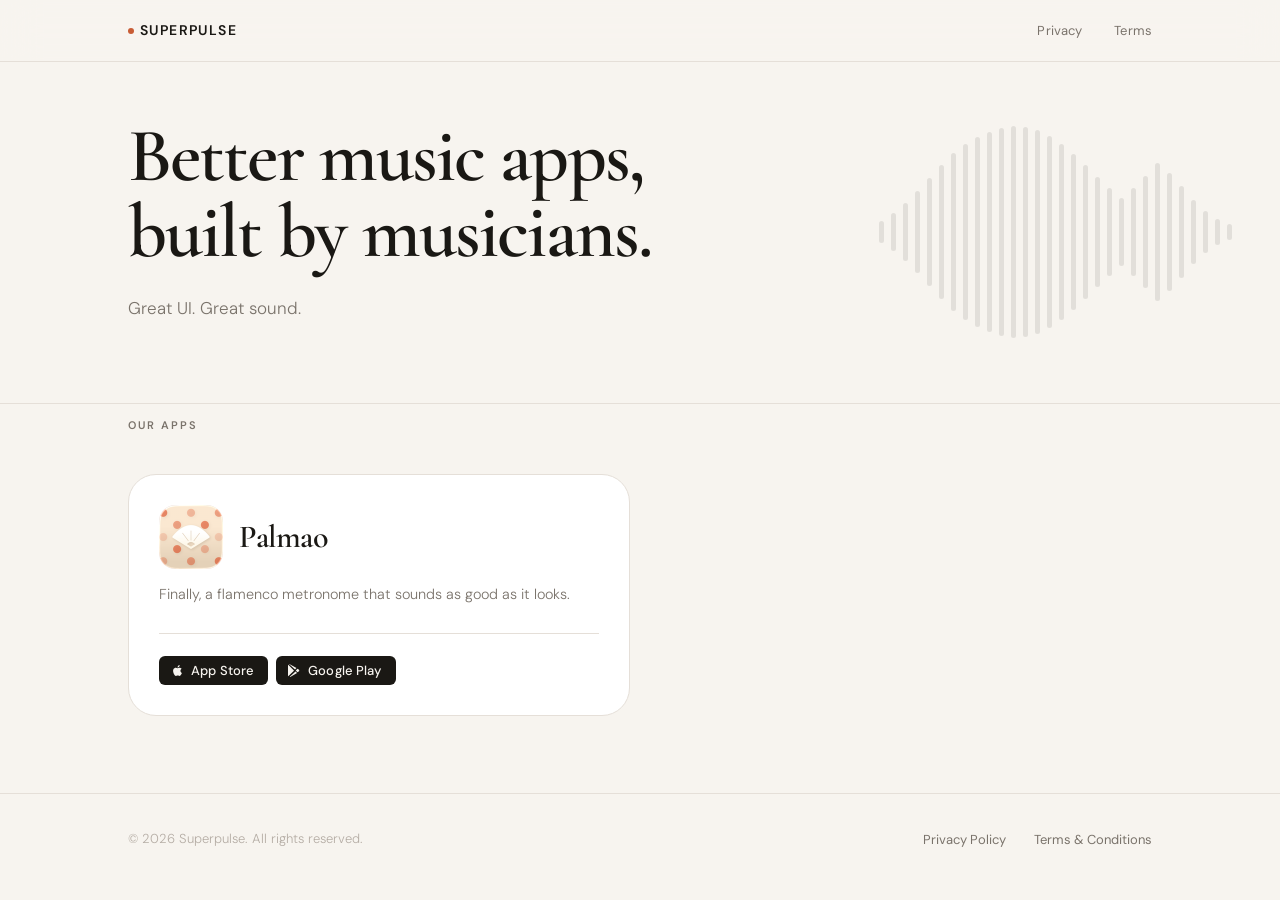
==== index.html @ 7ed1ac21 "website 1st minimal version" ====
<!DOCTYPE html>
<html lang="en">
<head>
  <meta charset="UTF-8" />
  <meta name="viewport" content="width=device-width, initial-scale=1.0" />
  <title>Superpulse — Music Utility Apps</title>
  <meta name="description" content="Better music apps, made by someone who plays. Great UI. Great sound." />

  <!-- Favicon -->
  <link rel="icon" href="data:image/svg+xml,<svg xmlns='http://www.w3.org/2000/svg' viewBox='0 0 32 32'><rect width='32' height='32' rx='8' fill='%23C85C35'/><rect x='8' y='14' width='4' height='12' rx='2' fill='white'/><rect x='14' y='8' width='4' height='18' rx='2' fill='white'/><rect x='20' y='17' width='4' height='9' rx='2' fill='white'/></svg>" />

  <link rel="stylesheet" href="/assets/css/style.css" />
</head>
<body>

  <!-- ── Navigation ── -->
  <nav class="nav">
    <div class="container nav__inner">
      <a href="/" class="nav__logo">
        <span class="nav__logo-dot"></span>
        Superpulse
      </a>
      <ul class="nav__links">
        <li><a href="/privacy/">Privacy</a></li>
        <li><a href="/terms/">Terms</a></li>
      </ul>
    </div>
  </nav>

  <!-- ── Hero ── -->
  <section class="hero">
    <div class="container">
      <h1 class="hero__title anim anim-d1">
        Better music apps,<br>built by musicians.
      </h1>
      <p class="hero__sub anim anim-d2">
        Great UI. Great sound.
      </p>
    </div>

    <!-- Waveform decoration -->
    <div class="hero__deco" aria-hidden="true">
      <div class="waveform">
        <div class="waveform__bar" style="height:22px;  --dur:2.1s; --delay:0.00s; --scale:0.3;"></div>
        <div class="waveform__bar" style="height:38px;  --dur:1.9s; --delay:0.07s; --scale:0.25;"></div>
        <div class="waveform__bar" style="height:58px;  --dur:2.4s; --delay:0.14s; --scale:0.4;"></div>
        <div class="waveform__bar" style="height:82px;  --dur:1.7s; --delay:0.21s; --scale:0.3;"></div>
        <div class="waveform__bar" style="height:108px; --dur:2.2s; --delay:0.05s; --scale:0.35;"></div>
        <div class="waveform__bar" style="height:134px; --dur:1.8s; --delay:0.18s; --scale:0.2;"></div>
        <div class="waveform__bar" style="height:158px; --dur:2.5s; --delay:0.09s; --scale:0.45;"></div>
        <div class="waveform__bar" style="height:176px; --dur:1.6s; --delay:0.24s; --scale:0.3;"></div>
        <div class="waveform__bar" style="height:190px; --dur:2.0s; --delay:0.03s; --scale:0.25;"></div>
        <div class="waveform__bar" style="height:200px; --dur:2.3s; --delay:0.16s; --scale:0.4;"></div>
        <div class="waveform__bar" style="height:208px; --dur:1.7s; --delay:0.08s; --scale:0.2;"></div>
        <div class="waveform__bar" style="height:212px; --dur:2.6s; --delay:0.20s; --scale:0.35;"></div>
        <div class="waveform__bar" style="height:210px; --dur:1.9s; --delay:0.12s; --scale:0.3;"></div>
        <div class="waveform__bar" style="height:204px; --dur:2.1s; --delay:0.06s; --scale:0.4;"></div>
        <div class="waveform__bar" style="height:192px; --dur:1.8s; --delay:0.22s; --scale:0.25;"></div>
        <div class="waveform__bar" style="height:176px; --dur:2.4s; --delay:0.15s; --scale:0.3;"></div>
        <div class="waveform__bar" style="height:156px; --dur:1.6s; --delay:0.04s; --scale:0.45;"></div>
        <div class="waveform__bar" style="height:134px; --dur:2.2s; --delay:0.19s; --scale:0.2;"></div>
        <div class="waveform__bar" style="height:110px; --dur:1.9s; --delay:0.11s; --scale:0.35;"></div>
        <div class="waveform__bar" style="height:88px;  --dur:2.5s; --delay:0.25s; --scale:0.3;"></div>
        <div class="waveform__bar" style="height:68px;  --dur:1.7s; --delay:0.02s; --scale:0.4;"></div>
        <div class="waveform__bar" style="height:88px;  --dur:2.0s; --delay:0.17s; --scale:0.25;"></div>
        <div class="waveform__bar" style="height:112px; --dur:2.3s; --delay:0.10s; --scale:0.35;"></div>
        <div class="waveform__bar" style="height:138px; --dur:1.8s; --delay:0.23s; --scale:0.3;"></div>
        <div class="waveform__bar" style="height:118px; --dur:2.1s; --delay:0.13s; --scale:0.4;"></div>
        <div class="waveform__bar" style="height:92px;  --dur:1.6s; --delay:0.07s; --scale:0.2;"></div>
        <div class="waveform__bar" style="height:64px;  --dur:2.4s; --delay:0.21s; --scale:0.45;"></div>
        <div class="waveform__bar" style="height:42px;  --dur:1.9s; --delay:0.16s; --scale:0.3;"></div>
        <div class="waveform__bar" style="height:26px;  --dur:2.2s; --delay:0.08s; --scale:0.35;"></div>
        <div class="waveform__bar" style="height:16px;  --dur:1.7s; --delay:0.24s; --scale:0.25;"></div>
      </div>
    </div>
  </section>

  <!-- ── Apps ── -->
  <section class="apps">
    <div class="container">
      <div class="apps__header anim anim-d3">
        <span class="section__label">Our apps</span>
      </div>

      <div class="apps__grid">

        <!-- Palmao -->
        <article class="app-card anim anim-d4">
          <div class="app-card__title-row">
            <div class="app-card__icon">
              <img src="/assets/images/palmao-icon.png" alt="Palmao app icon" width="64" height="64" />
            </div>
            <h2 class="app-card__name">Palmao</h2>
          </div>
          <p class="app-card__desc">
            Finally, a flamenco metronome that sounds as good as it looks.
          </p>

          <div class="app-card__actions">
            <!-- App Store -->
            <a href="#" class="store-btn" aria-label="Download Palmao on the App Store">
              <svg viewBox="0 0 24 24" fill="currentColor" aria-hidden="true">
                <path d="M18.71 19.5c-.83 1.24-1.71 2.45-3.05 2.47-1.34.03-1.77-.79-3.29-.79-1.53 0-2 .77-3.27.82-1.31.05-2.3-1.32-3.14-2.53C4.25 17 2.94 12.45 4.7 9.39c.87-1.52 2.43-2.48 4.12-2.51 1.28-.02 2.5.87 3.29.87.78 0 2.26-1.07 3.8-.91.65.03 2.47.26 3.64 1.98-.09.06-2.17 1.28-2.15 3.81.03 3.02 2.65 4.03 2.68 4.04-.03.07-.42 1.44-1.38 2.83M13 3.5c.73-.83 1.94-1.46 2.94-1.5.13 1.17-.34 2.35-1.04 3.19-.69.85-1.83 1.51-2.95 1.42-.15-1.15.41-2.35 1.05-3.11z"/>
              </svg>
              App Store
            </a>

            <!-- Google Play -->
            <a href="#" class="store-btn" aria-label="Download Palmao on Google Play">
              <svg viewBox="0 0 24 24" fill="currentColor" aria-hidden="true">
                <path d="M3.18 23.76c.3.17.66.19.99.05l12.5-7.21-2.74-2.74-10.75 9.9zm17.2-13.21l-2.91-1.68-3.08 3.08 3.08 3.08 2.93-1.69c.84-.48.84-1.27-.02-1.79zM.35 1.31C.13 1.67 0 2.12 0 2.64v18.72c0 .52.13.97.35 1.33l.07.07 10.49-10.49v-.25L.42 1.24l-.07.07zm2.83-1.07l12.5 7.21-2.74 2.74L2.19.29c.33-.14.69-.12.99.05z"/>
              </svg>
              Google Play
            </a>
          </div>
        </article>

      </div>
    </div>
  </section>

  <!-- ── Footer ── -->
  <footer class="footer">
    <div class="container footer__inner">
      <p class="footer__copy">© 2026 Superpulse. All rights reserved.</p>
      <ul class="footer__links">
        <li><a href="/privacy/">Privacy Policy</a></li>
        <li><a href="/terms/">Terms &amp; Conditions</a></li>
      </ul>
    </div>
  </footer>

</body>
</html>
---- assets/css/style.css ----
/* ==========================================================
   SUPERPULSE — Global Stylesheet
   ========================================================== */

@import url('https://fonts.googleapis.com/css2?family=Cormorant+Garamond:ital,wght@0,400;0,500;0,600;0,700;1,400;1,500;1,600&family=DM+Sans:ital,opsz,wght@0,9..40,300;0,9..40,400;0,9..40,500;0,9..40,600;1,9..40,300;1,9..40,400&display=swap');

/* ── Reset ─────────────────────────────────────────────── */

*, *::before, *::after {
  box-sizing: border-box;
  margin: 0;
  padding: 0;
}

html { scroll-behavior: smooth; }
img, svg { display: block; }
a { color: inherit; text-decoration: none; }
ul { list-style: none; }
button { cursor: pointer; border: none; background: none; font: inherit; }

/* ── Design Tokens ─────────────────────────────────────── */

:root {
  --bg:           #F7F4EF;
  --bg-card:      #FFFFFF;
  --bg-subtle:    #EDE9E2;
  --text:         #1A1814;
  --text-muted:   #7A736B;
  --text-faint:   #B5ADA5;
  --accent:       #C85C35;
  --accent-dim:   #F3E8E2;
  --border:       #E5DFD8;
  --border-dark:  #CEC7BF;

  --font-display: 'Cormorant Garamond', Georgia, 'Times New Roman', serif;
  --font-body:    'DM Sans', system-ui, -apple-system, sans-serif;

  --r-sm:  6px;
  --r-md:  14px;
  --r-lg:  22px;
  --r-xl:  28px;

  --max-w:   1120px;
  --nav-h:   62px;

  --ease-expo:   cubic-bezier(0.16, 1, 0.3, 1);
  --ease-spring: cubic-bezier(0.34, 1.56, 0.64, 1);
}

/* ── Base ──────────────────────────────────────────────── */

body {
  font-family: var(--font-body);
  background: var(--bg);
  color: var(--text);
  font-size: 1rem;
  line-height: 1.65;
  -webkit-font-smoothing: antialiased;
  -moz-osx-font-smoothing: grayscale;
}

/* ── Layout ────────────────────────────────────────────── */

.container {
  max-width: var(--max-w);
  margin-inline: auto;
  padding-inline: clamp(1.25rem, 5vw, 3rem);
}

/* ── Animations ────────────────────────────────────────── */

@keyframes fadeUp {
  from { opacity: 0; transform: translateY(20px); }
  to   { opacity: 1; transform: translateY(0); }
}

@keyframes fadeIn {
  from { opacity: 0; }
  to   { opacity: 1; }
}

@keyframes pulse {
  0%, 100% { transform: scaleY(1); }
  50%       { transform: scaleY(var(--scale, 0.35)); }
}

.anim {
  opacity: 0;
  animation: fadeUp 0.85s var(--ease-expo) forwards;
}

.anim-d1  { animation-delay: 0.08s; }
.anim-d2  { animation-delay: 0.18s; }
.anim-d3  { animation-delay: 0.30s; }
.anim-d4  { animation-delay: 0.44s; }
.anim-d5  { animation-delay: 0.58s; }
.anim-d6  { animation-delay: 0.72s; }

/* ── Navigation ────────────────────────────────────────── */

.nav {
  position: sticky;
  top: 0;
  z-index: 100;
  height: var(--nav-h);
  background: rgba(247, 244, 239, 0.88);
  backdrop-filter: blur(18px);
  -webkit-backdrop-filter: blur(18px);
  border-bottom: 1px solid var(--border);
}

.nav__inner {
  display: flex;
  align-items: center;
  justify-content: space-between;
  height: 100%;
}

.nav__logo {
  font-family: var(--font-body);
  font-size: 0.875rem;
  font-weight: 600;
  letter-spacing: 0.1em;
  text-transform: uppercase;
  color: var(--text);
  display: flex;
  align-items: center;
  gap: 0.375rem;
}

.nav__logo-dot {
  width: 6px;
  height: 6px;
  border-radius: 50%;
  background: var(--accent);
  flex-shrink: 0;
}

.nav__links {
  display: flex;
  gap: 2rem;
  align-items: center;
}

.nav__links a {
  font-size: 0.8125rem;
  font-weight: 400;
  color: var(--text-muted);
  letter-spacing: 0.01em;
  transition: color 0.2s ease;
}

.nav__links a:hover {
  color: var(--text);
}

/* ── Hero ──────────────────────────────────────────────── */

.hero {
  padding-top: clamp(2.5rem, 5vw, 3.5rem);
  padding-bottom: clamp(3rem, 7vw, 5rem);
  position: relative;
  overflow: hidden;
}

.hero__title {
  font-family: var(--font-display);
  font-size: clamp(2.75rem, 6vw, 4.75rem);
  font-weight: 600;
  line-height: 1.0;
  letter-spacing: -0.025em;
  max-width: 22ch;
  margin-bottom: 1.5rem;
  color: var(--text);
}

.hero__title em {
  font-style: italic;
  color: var(--accent);
}

.hero__sub {
  font-size: clamp(0.9375rem, 2vw, 1.0625rem);
  color: var(--text-muted);
  max-width: 46ch;
  line-height: 1.7;
  font-weight: 300;
}

/* Waveform decoration */
.hero__deco {
  position: absolute;
  right: 0;
  top: 0;
  bottom: 0;
  width: min(640px, 52vw);
  display: flex;
  align-items: center;
  justify-content: flex-end;
  padding-right: clamp(1.25rem, 5vw, 3rem);
  pointer-events: none;
}

.waveform {
  display: flex;
  align-items: center;
  gap: 7px;
  height: 220px;
  opacity: 0.09;
}

.waveform__bar {
  width: 5px;
  border-radius: 99px;
  background: var(--text);
  flex-shrink: 0;
  transform-origin: center;
  animation: pulse var(--dur, 1.8s) ease-in-out infinite;
  animation-delay: var(--delay, 0s);
}

/* ── Apps Section ──────────────────────────────────────── */

.apps {
  border-top: 1px solid var(--border);
  padding-top: 0.75rem;
  padding-bottom: clamp(3rem, 6vw, 5rem);
}

.apps__header {
  display: flex;
  align-items: baseline;
  gap: 0.875rem;
  margin-bottom: 2.5rem;
}

.section__label {
  font-size: 0.6875rem;
  font-weight: 600;
  letter-spacing: 0.18em;
  text-transform: uppercase;
  color: var(--text-muted);
}

.section__tally {
  font-family: var(--font-display);
  font-size: 0.9375rem;
  color: var(--text-faint);
  font-style: italic;
}

.apps__grid {
  display: grid;
  grid-template-columns: repeat(auto-fill, minmax(min(100%, 360px), 1fr));
  gap: 1.25rem;
}

/* ── App Card ──────────────────────────────────────────── */

.app-card {
  background: var(--bg-card);
  border: 1px solid var(--border);
  border-radius: var(--r-xl);
  padding: 1.875rem;
  display: flex;
  flex-direction: column;
  transition:
    box-shadow 0.35s var(--ease-expo),
    transform  0.35s var(--ease-expo),
    border-color 0.2s ease;
}

.app-card:hover {
  box-shadow: 0 16px 48px rgba(26, 24, 20, 0.08);
  transform: translateY(-4px);
  border-color: var(--border-dark);
}

.app-card__title-row {
  display: flex;
  flex-direction: row;
  align-items: center;
  gap: 1rem;
  margin-bottom: 0.875rem;
}

.app-card__title-row .app-card__name {
  min-width: 0;
}

.app-card__icon {
  width: 64px;
  height: 64px;
  border-radius: 16px;
  overflow: hidden;
  flex-shrink: 0;
  background: var(--accent-dim);
}

.app-card__icon img {
  width: 100%;
  height: 100%;
  object-fit: cover;
  display: block;
}

.app-card__platform-badge {
  font-size: 0.625rem;
  font-weight: 600;
  letter-spacing: 0.12em;
  text-transform: uppercase;
  color: var(--text-faint);
  padding: 0.25rem 0.625rem;
  border: 1px solid var(--border);
  border-radius: 99px;
  background: var(--bg);
}

.app-card__name {
  font-family: var(--font-display);
  font-size: 2rem;
  font-weight: 600;
  letter-spacing: -0.015em;
  line-height: 1;
}

.app-card__desc {
  font-size: 0.9rem;
  color: var(--text-muted);
  line-height: 1.65;
  font-weight: 300;
  flex: 1;
  margin-bottom: 1.625rem;
}

.app-card__actions {
  display: flex;
  gap: 0.5rem;
  flex-wrap: wrap;
  padding-top: 1.375rem;
  border-top: 1px solid var(--border);
}

/* Store Buttons */
.store-btn {
  display: inline-flex;
  align-items: center;
  gap: 0.4375rem;
  padding: 0.5rem 0.875rem 0.5rem 0.75rem;
  background: var(--text);
  color: var(--bg);
  border-radius: var(--r-sm);
  font-family: var(--font-body);
  font-size: 0.8125rem;
  font-weight: 500;
  letter-spacing: 0.01em;
  line-height: 1;
  transition:
    background 0.2s ease,
    transform  0.15s var(--ease-spring);
}

.store-btn:hover {
  background: #302B26;
  transform: scale(1.03);
}

.store-btn svg {
  width: 13px;
  height: 13px;
  flex-shrink: 0;
}

/* Coming soon badge */
.coming-soon {
  display: inline-flex;
  align-items: center;
  gap: 0.375rem;
  font-size: 0.75rem;
  font-weight: 400;
  color: var(--text-faint);
  font-style: italic;
  font-family: var(--font-display);
}

/* ── Footer ────────────────────────────────────────────── */

.footer {
  border-top: 1px solid var(--border);
  padding-block: 2rem;
}

.footer__inner {
  display: flex;
  align-items: center;
  justify-content: space-between;
  flex-wrap: wrap;
  gap: 0.75rem;
}

.footer__copy {
  font-size: 0.8125rem;
  color: var(--text-faint);
  font-weight: 300;
}

.footer__links {
  display: flex;
  gap: 1.75rem;
}

.footer__links a {
  font-size: 0.8125rem;
  color: var(--text-muted);
  transition: color 0.2s ease;
}

.footer__links a:hover {
  color: var(--accent);
}

/* ── Legal Pages ───────────────────────────────────────── */

.legal {
  padding-block: clamp(3rem, 7vw, 5rem);
}

.legal__back {
  display: inline-flex;
  align-items: center;
  gap: 0.375rem;
  font-size: 0.8125rem;
  font-weight: 500;
  color: var(--text-muted);
  margin-bottom: 3.5rem;
  transition: color 0.2s ease, gap 0.2s var(--ease-expo);
}

.legal__back:hover {
  color: var(--text);
  gap: 0.6rem;
}

.legal__back svg {
  width: 14px;
  height: 14px;
}

.legal__header {
  margin-bottom: 3.5rem;
  padding-bottom: 2.5rem;
  border-bottom: 1px solid var(--border);
}

.legal__tag {
  display: block;
  font-size: 0.6875rem;
  font-weight: 600;
  letter-spacing: 0.2em;
  text-transform: uppercase;
  color: var(--accent);
  margin-bottom: 1rem;
}

.legal__title {
  font-family: var(--font-display);
  font-size: clamp(2.75rem, 7vw, 4.5rem);
  font-weight: 600;
  letter-spacing: -0.025em;
  line-height: 0.95;
  margin-bottom: 1.25rem;
  color: var(--text);
}

.legal__meta {
  font-size: 0.8125rem;
  color: var(--text-faint);
  font-weight: 300;
}

.legal__body {
  max-width: 68ch;
}

.legal__body h2 {
  font-family: var(--font-display);
  font-size: 1.5rem;
  font-weight: 600;
  letter-spacing: -0.01em;
  margin-top: 2.75rem;
  margin-bottom: 0.875rem;
  color: var(--text);
}

.legal__body h3 {
  font-family: var(--font-body);
  font-size: 0.875rem;
  font-weight: 600;
  letter-spacing: 0.01em;
  margin-top: 1.5rem;
  margin-bottom: 0.625rem;
  color: var(--text);
  text-transform: uppercase;
  letter-spacing: 0.06em;
}

.legal__body .placeholder {
  background: #FEF3CD;
  border: 1px solid #F5C842;
  border-radius: 3px;
  padding: 0.1em 0.4em;
  font-size: 0.8125rem;
  font-weight: 500;
  font-style: normal;
  color: #7A5F00;
}

.legal__body p {
  font-size: 0.9375rem;
  color: #574F48;
  line-height: 1.8;
  margin-bottom: 1rem;
  font-weight: 300;
}

.legal__body ul {
  margin-bottom: 1rem;
  padding-left: 1.375rem;
}

.legal__body li {
  font-size: 0.9375rem;
  color: #574F48;
  line-height: 1.8;
  margin-bottom: 0.375rem;
  font-weight: 300;
  list-style: disc;
}

.legal__body a {
  color: var(--accent);
  text-decoration: underline;
  text-underline-offset: 3px;
}

.legal__body strong {
  font-weight: 500;
  color: var(--text);
}

/* ── Responsive ────────────────────────────────────────── */

@media (max-width: 768px) {
  .mission__inner {
    grid-template-columns: 1fr;
    gap: 0.875rem;
  }

  .hero__deco {
    display: none;
  }

  .footer__inner {
    flex-direction: column;
    align-items: flex-start;
    gap: 1rem;
  }
}

@media (max-width: 480px) {
  .nav__links {
    gap: 1.25rem;
  }

  .app-card {
    padding: 1.5rem;
  }
}
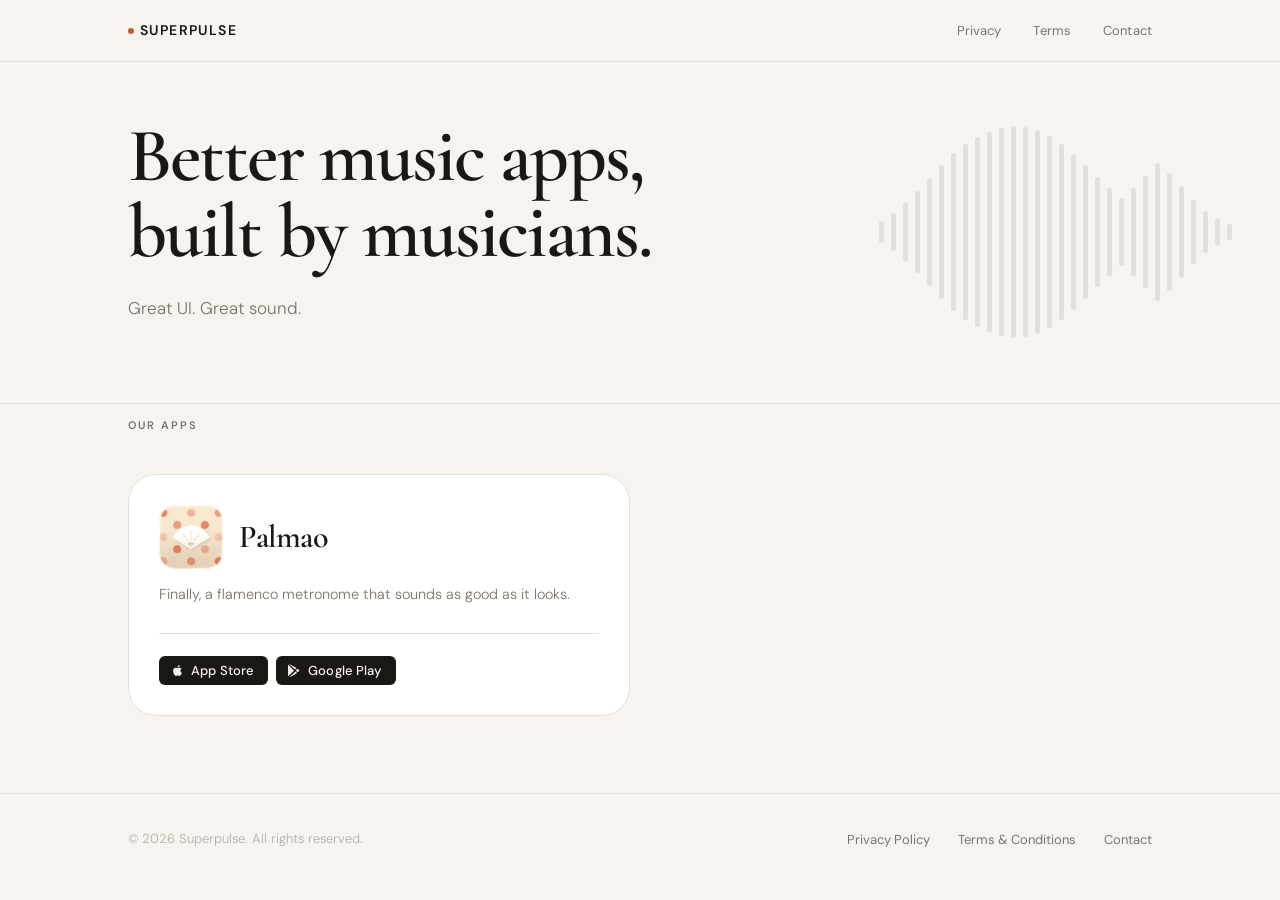
==== commit e63790d9: "Add Contact page and update nav/footer across all pages - New /contact/ page with Need help? and Fee" ====
--- a/index.html
+++ b/index.html
@@ -23,6 +23,7 @@
       <ul class="nav__links">
         <li><a href="/privacy/">Privacy</a></li>
         <li><a href="/terms/">Terms</a></li>
+        <li><a href="/contact/">Contact</a></li>
       </ul>
     </div>
   </nav>
@@ -126,6 +127,7 @@
       <ul class="footer__links">
         <li><a href="/privacy/">Privacy Policy</a></li>
         <li><a href="/terms/">Terms &amp; Conditions</a></li>
+        <li><a href="/contact/">Contact</a></li>
       </ul>
     </div>
   </footer>
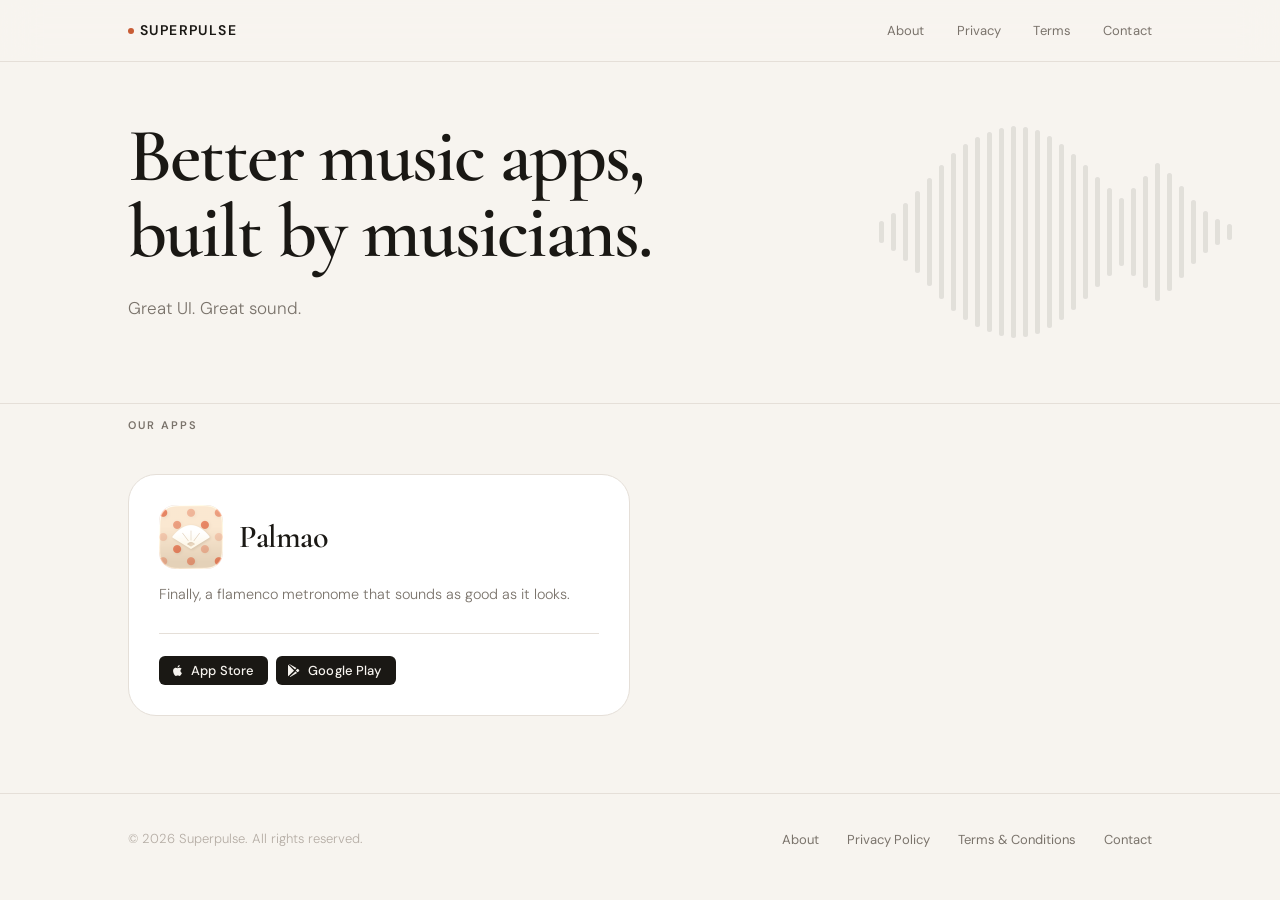
==== commit be9c8103: "Add About page with company vision and mission Co-Authored-By: Claude Sonnet 4.6 <noreply@anthropic." ====
--- a/index.html
+++ b/index.html
@@ -21,6 +21,7 @@
         Superpulse
       </a>
       <ul class="nav__links">
+        <li><a href="/about/">About</a></li>
         <li><a href="/privacy/">Privacy</a></li>
         <li><a href="/terms/">Terms</a></li>
         <li><a href="/contact/">Contact</a></li>
@@ -125,6 +126,7 @@
     <div class="container footer__inner">
       <p class="footer__copy">© 2026 Superpulse. All rights reserved.</p>
       <ul class="footer__links">
+        <li><a href="/about/">About</a></li>
         <li><a href="/privacy/">Privacy Policy</a></li>
         <li><a href="/terms/">Terms &amp; Conditions</a></li>
         <li><a href="/contact/">Contact</a></li>
